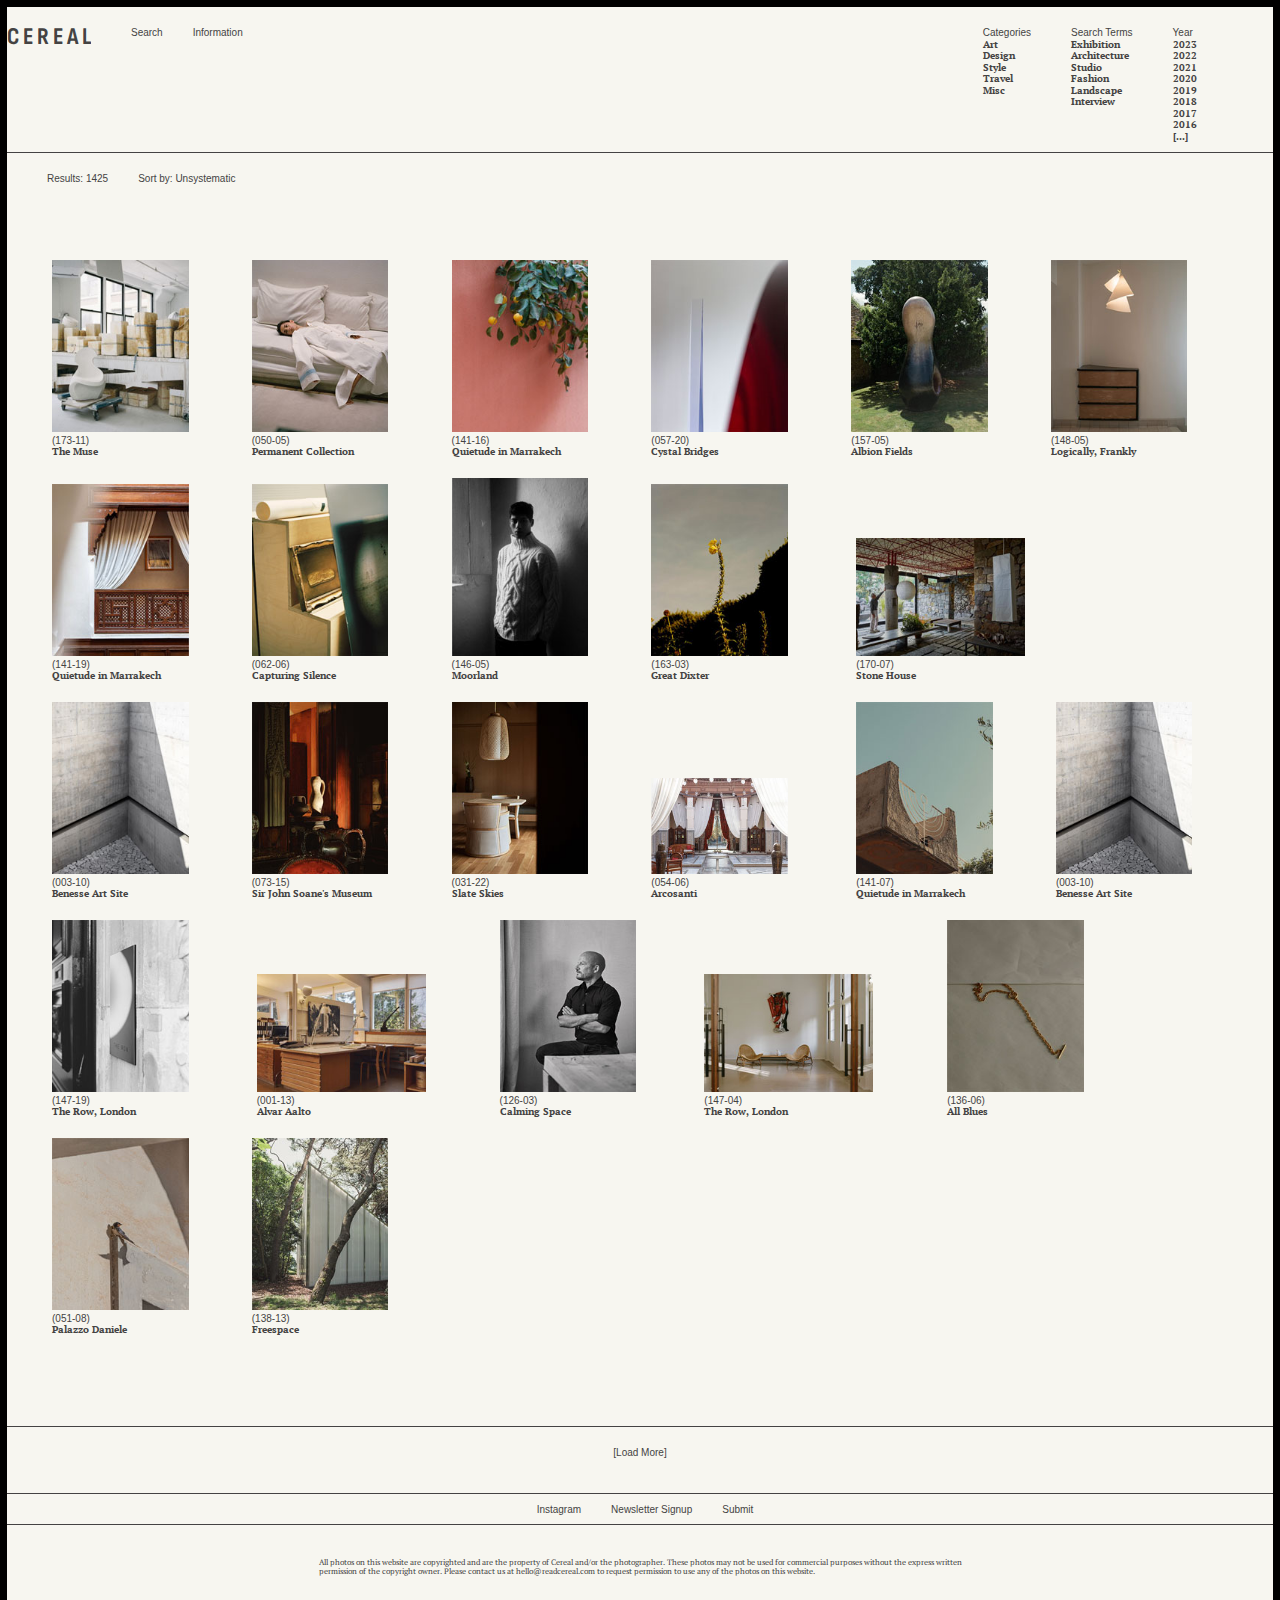
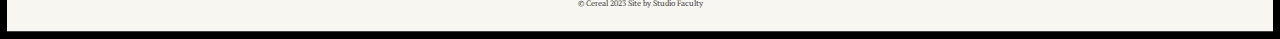
==== index.html @ e9344bd2 "adding images" ====
<!doctype html>
<html lang="en-US">
    <head>
        <meta charset="utf-8">
        <title>Cereal - An Online Archive</title>
        <meta name="viewport" content="width=device-width, initial-scale=1.0">
        <link rel="preconnect" href="https://fonts.googleapis.com">
        <link rel="preconnect" href="https://fonts.gstatic.com" crossorigin>
        <link href="https://fonts.googleapis.com/css2?family=Josefin+Sans:wght@100&family=PT+Serif&family=Sofia+Sans+Condensed:wght@1;100&display=swap" rel="stylesheet">
        <link href="css/normalize.css" rel="stylesheet">
        <link href="css/main.css" rel="stylesheet">
        <style>
        @import url('https://fonts.googleapis.com/css2?family=Josefin+Sans:wght@100&family=PT+Serif&family=Sofia+Sans+Condensed:wght@1;100&display=swap');
        </style>
    </head>
<body class="home-page">
    <header class="main-nav home-page__header">
        <article class="main-nav">    
            <h1>C E R E A L</h1>
            <nav class="nav-main">
                <ul class="navbar_left">
                    <li class="listitem1">Search</li>
                    <li class="listitem2">Information</li>
                </ul>
          <!---<div class="nav_right"> ---> 
            <section class="nav-section">
                <ul class="navbar_right">
                    <li class="subnav_right">Categories</li>
                        <li class="sublist">Art</li>
                        <li class="sublist">Design</li>
                        <li class="sublist">Style</li>
                        <li class="sublist">Travel</li>
                        <li class="sublist">Misc</li>
                </ul>
                <ul class="navbar_right">
                    <li class="subnav_right">Search Terms</li>
                        <li class="sublist">Exhibition</li>
                        <li class="sublist">Architecture</li>
                        <li class="sublist">Studio</li>
                        <li class="sublist">Fashion</li>
                        <li class="sublist">Landscape</li>
                        <li class="sublist">Interview</li>
                </ul>
                <ul class="navbar_right">
                    <li class="subnav_right">Year</li>
                        <li class="sublist">2023</li>
                        <li class="sublist">2022</li>
                        <li class="sublist">2021</li>
                        <li class="sublist">2020</li>
                        <li class="sublist">2019</li>
                        <li class="sublist">2018</li>
                        <li class="sublist">2017</li>
                        <li class="sublist">2016</li>
                        <li class="sublist">[...]</li>
                </ul>
            </section>
            </nav>  
        </article>
    </header>
        <article class="component">   
            <ul class="image-list">
                <li class="listitem1">Results: 1425</li>
                <li class="listitem2">Sort by: Unsystematic</li>
            </ul>
        <div class="image-grid">
             <div class="image_grid-body">
                <div class="component_imgtall">
                    <div class="active"><a href="#"><img src="components/img/image1.jpg " alt="photo series"></a></div>
                    <div class="component__code-title">
                    (173-11)<br>
                    </div>
                    <div class="component__codedes">
                    The Muse
                    </div>    
                </div>
            </div>
            <div class="image_grid-body">
                <div class="component_imgtall">
                    <img src="components/img/image2.jpg" alt="photo series">
                    <div class="component__code-title">
                    (050-05)<br>
                    </div>
                    <div class="component__codedes">
                    Permanent Collection
                    </div>    
                </div>
            </div>
            <div class="image_grid-body">
                <div class="component_imgtall">
                    <img src="components/img/image3.jpg" alt="photo series">
                    <div class="component__code-title">
                    (141-16)<br>
                    </div>
                    <div class="component__codedes">
                    Quietude in Marrakech
                    </div>
                </div> 
            </div>
            <div class="image_grid-body">
                <div class="component_imgtall">
                    <img src="components/img/image4.jpg" alt="photo series">
                    <div class="component__code-title">
                    (057-20)<br>
                    </div>
                    <div class="component__codedes">
                    Cystal Bridges
                    </div>
                </div>
            </div>
            <div class="image_grid-body">
                <div class="component_imgtall">
                    <img src="components/img/image5.jpg" alt="photo series">
                    <div class="component__code-title">
                    (157-05)<br>
                    </div>
                    <div class="component__codedes">
                    Albion Fields
                    </div> 
                </div>      
            </div>  
            <div class="image_grid-body">
                <div class="component_imgtall">
                    <img src="components/img/image6.jpg" alt="photo series">
                    <div class="component__code-title">
                    (148-05)<br>
                    </div>
                    <div class="component__codedes">
                   Logically, Frankly
                    </div> 
                </div>
            </div>    
            <div class="image_grid-body">
                <div class="component_imgtall">
                    <img src="components/img/image7.jpg" alt="photo series">
                    <div class="component__code-title">
                    (141-19)<br>
                    </div>
                    <div class="component__codedes">
                    Quietude in Marrakech
                    </div>
                </div>  
            </div>
            <div class="image_grid-body">
                <div class="component_imgtall">
                    <img src="components/img/image8.jpg" alt="photo series">
                    <div class="component__code-title">
                    (062-06)<br>
                    </div>
                    <div class="component__codedes">
                    Capturing Silence
                    </div>  
                </div> 
            </div> 
            <div class="image_grid-body">
                <div class="component_imgtall">
                    <img src="components/img/image9.jpg" alt="photo series">
                    <div class="component__code-title">
                    (146-05)<br>
                    </div>
                    <div class="component__codedes">
                    Moorland
                    </div> 
                </div>
            </div>
            <div class="image_grid-body">
                <div class="component_imgtall">
                    <img src="components/img/image10.jpg" alt="photo series">
                    <div class="component__code-title">
                    (163-03)<br>
                    </div>
                    <div class="component__codedes">
                    Great Dixter
                    </div>    
                </div>
            </div>
            <div class="image_grid-body">
                <div class="component_imgwide">
                    <img src="components/img/image11.jpg"  alt="photo series">
                    <div class="component__code-title">
                    (170-07)<br>
                    </div>
                    <div class="component__codedes">
                    Stone House
                    </div>  
                </div>  
            </div>
            <div class="image_grid-body">
                <div class="component_imgtall">
                    <img src="components/img/image12.jpg" alt="photo series">
                    <div class="component__code-title">
                    (003-10)<br>
                    </div>
                    <div class="component__codedes">
                    Benesse Art Site
                    </div>    
                </div>
            </div>
            <div class="image_grid-body">
                <div class="component_imgtall">
                    <img src="components/img/image13.jpg" alt="photo series">
                    <div class="component__code-title">
                    (073-15)<br>
                    </div>
                    <div class="component__codedes">
                   Sir John Soane's Museum
                    </div>    
                </div>
            </div>
            <div class="image_grid-body">
                <div class="component_imgtall">
                    <img src="components/img/image14.jpg" alt="photo series">
                    <div class="component__code-title">
                    (031-22)<br>
                    </div>
                    <div class="component__codedes">
                    Slate Skies
                    </div>    
                </div>
            </div>
            <div class="image_grid-body">
                <div class="component_imgtall">
                    <img src="components/img/image15.jpg" alt="photo series">
                    <div class="component__code-title">
                    (054-06)<br>
                    </div>
                    <div class="component__codedes">
                    Arcosanti
                    </div>    
                </div>
            </div>
            <div class="image_grid-body">
                <div class="component_imgwide">
                    <img src="components/img/image16.jpg" alt="photo series">
                    <div class="component__code-title">
                    (141-07)<br>
                    </div>
                    <div class="component__codedes">
                    Quietude in Marrakech
                    </div>    
                </div>
            </div>
            <div class="image_grid-body">
                <div class="component_imgtall">
                    <img src="components/img/image17.jpg" alt="photo series">
                    <div class="component__code-title">
                    (003-10)<br>
                    </div>
                    <div class="component__codedes">
                    Benesse Art Site
                    </div>    
                </div>
            </div>
            <div class="image_grid-body">
                <div class="component_imgtall">
                    <img src="components/img/image18.jpg" alt="photo series">
                    <div class="component__code-title">
                    (147-19)<br>
                    </div>
                    <div class="component__codedes">
                    The Row, London
                    </div>    
                </div>
            </div>
            <div class="image_grid-body">
                <div class="component_imgwide">
                    <img src="components/img/image19.jpg" alt="photo series">
                    <div class="component__code-title">
                    (001-13)<br>
                    </div>
                    <div class="component__codedes">
                    Alvar Aalto
                    </div>    
                </div>
            </div>
            <div class="image_grid-body">
                <div class="component_imgtall">
                    <img src="components/img/image20.jpg" alt="photo series">
                    <div class="component__code-title">
                    (126-03)<br>
                    </div>
                    <div class="component__codedes">
                    Calming Space
                    </div>    
                </div>
            </div>
            <div class="image_grid-body">
                <div class="component_imgwide">
                    <img src="components/img/image21.jpg" alt="photo series">
                    <div class="component__code-title">
                    (147-04)<br>
                    </div>
                    <div class="component__codedes">
                   The Row, London
                    </div>    
                </div>
            </div>
            <div class="image_grid-body">
                <div class="component_imgtall">
                    <img src="components/img/image22.jpg" alt="photo series">
                    <div class="component__code-title">
                    (136-06)<br>
                    </div>
                    <div class="component__codedes">
                    All Blues
                    </div>    
                </div>
            </div>
            <div class="image_grid-body">
                <div class="component_imgtall">
                    <img src="components/img/image23.jpg" alt="photo series">
                    <div class="component__code-title">
                    (051-08)<br>
                    </div>
                    <div class="component__codedes">
                    Palazzo Daniele
                    </div>    
                </div>
            </div>
            <div class="image_grid-body">
                <div class="component_imgtall">
                    <img src="components/img/image24.jpg" alt="photo series">
                    <div class="component__code-title">
                    (138-13)<br>
                    </div>
                    <div class="component__codedes">
                    Freespace
                    </div>    
                </div>
            </div>
        </div>
        <div class="section-scroll">
            [Load More]
        </div>
        </article>
        
        <article class="component_footer">    
            <div class="footer">
                    <ul class="footer_social">
                        <li class="listitem3">Instagram</li>
                        <li class="listitem3">Newsletter Signup</li>
                        <li class="listitem3">Submit</li>
                    </ul>
            </div>
            <div class="copyright_bottom">
            <p class="copyright">All photos on this website are copyrighted and are the property of Cereal and/or the photographer. These photos may not be used for commercial purposes without the express written<br>
                permission of the copyright owner. Please contact us at hello@readcereal.com to request permission to use any of the photos on this website.</p>   
                
                <p class="copyright">© Cereal 2023 Site by Studio Faculty</p> 
            </div>       
        
        </article>    
 </body>
</html>
---- css/main.css ----
:root {
--font-family: 'PT Serif', serif;
--font-family: 'Sofia Sans Condensed', sans-serif;
--font-family: Arial, Helvetica, sans-serif;
--black:#000;
--lt grey: #B9B8B5;
--dark grey: #444343;
--background: #F7F6F0;
}

html {
    box-sizing: border-box;
  }
  *, *:before, *:after {
    box-sizing: inherit;
    background-color: #F7F6F0;
  }

img { 
    width: 75%;   
   }

.component__image {
    width: 85%;
}

body {
    font-family: Arial, Helvetica, sans-serif;
    color: #444343;
    font-size: x-small;
    border: 7px solid black;
} 

h1 {
    font-family: 'Sofia Sans Condensed', sans-serif;
    font-size: x-large;
}

h2 {
    font-family: Arial, Helvetica, sans-serif;
    color: #444343;
    font-size: small;
}

h3 {
    font-family: 'PT Serif', serif;
    color: #444343;
    font-size: x-small;
}

h4 {
    display: inline-block;
    font-family: 'Sofia Sans Condensed', sans-serif;
    font-size: medium;
}

.component {
    border-bottom: 1px solid #444343;
    border-top: 1px solid #444343;
    padding-bottom: 15px;
}

.component__code-body {
    font-family: 'PT Serif', serif;
    color: #444343;
    font-size: x-small;
}

.component__codedes {
    font-family: 'PT Serif', serif;
    color: #444343;
    font-size: x-small;
    font-weight: bolder;
}

.component .main-nav {
    display: flex;
}

.main-nav {
    display: flex;
    font-size: 10px;
}

.nav-main {
    display: flex;
    list-style-type: none;
}

.listitem1 {
    padding: 10px 30px 0px 0px;
}

.listitem2 {
    padding: 10px 700px 0px 0px;
}

.navbar_left {
    display: flex;
    list-style-type: none;
    font-family:Arial, Helvetica, sans-serif;
    font-weight: lighter;
    color: #444343;
}

/** .home-page 
.home-page__header {
    position: fixed;
    top: 0;
    left: 0;
    width: 100%;
    z-index: 10;
}
**/
.navbar_right {
    display: inline-block;
    list-style-type: none;
    padding-top: 10px;
}
.nav-section {
    display: flex;
}

.sublist {
    font-family: 'PT Serif', serif;
    color: #444343;
    font-size: x-small;
    font-weight: bolder;
}
/** not sure if I need
.navbar_left .active {
    border-bottom: 1px solid #444343;
}

.navbar_right {
    display: flex;
    list-style-type: none;
    font-family: Arial, Helvetica, sans-serif;
    font-weight: lighter;
    color: #444343;
}

.subnav_right {
    list-style-type: none;
    font-family: 'PT Serif', serif;
    font-size: 10px;
    font-weight: lighter;
    color: #444343;
    padding: 5px 0px 5px 0px;
    line-height: 1.6;
}

.subnav_right {
    list-style-type: none;
}
**/

.image-list {
    list-style-type: none;
    display: flex;
    padding-bottom: 45px;
}

.containter {
    display: grid;
  grid-template-columns: repeat(auto-fit, minmax(300px, 1fr));
  padding: 0;
  margin-top: 10px;
}


.image-grid {
    display: inline-block;
    justify-content: space-evenly;
    padding-top: 20px;
    padding-right: 0;
    padding-left: 0;
    padding-bottom: 20px;
    margin-left: 30px;
    margin-right: 30px;
}

a:hover {
    border: 1px solid black;
  }

.component_imgtall {
    max-width: 182px;

}

.component_imgwide {
    max-width: 230px;
    padding-left: 5px;
}

.image_grid-body {
    display: inline-block;
    justify-content: space-evenly;
    padding-top: 0;
    padding-left: 15px;
    padding-bottom: 20px;
}

.section-scroll {
    display: grid;
    justify-content: center;
    align-items: center;
    font-family:Arial, Helvetica, sans-serif;
    font-weight: lighter;
    color: #444343;
    align-items: center;
    border-top: 1px solid #444343;
    padding: 20px;
    margin-top: 50px;
}

.footer {
    align-content: center;
}

.footer_social {
    display: flex;
    list-style-type: none;
    font-family:Arial, Helvetica, sans-serif;
    font-weight: lighter;
    color: #444343;
    border-bottom: .5px solid #444343;
    justify-content: center;
}

.copyright_bottom {
    justify-content: center;
}
.copyright {
    display: flex;
    justify-content: center;
    font-family: 'PT Serif', serif;
    font-size: 8px;
    font-weight: lighter;
    color: #444343;
    padding-top: 15px;
}

.listitem3 {
    padding: 0px 30px 8px 0px;
    
}

.component_footer {
    justify-content: center;
    border-bottom: 1px solid #444343;
    padding-bottom: 15px;
}

a:hover {
    font-style: italic;
    font-weight: bold;
    color: #444343;
  }
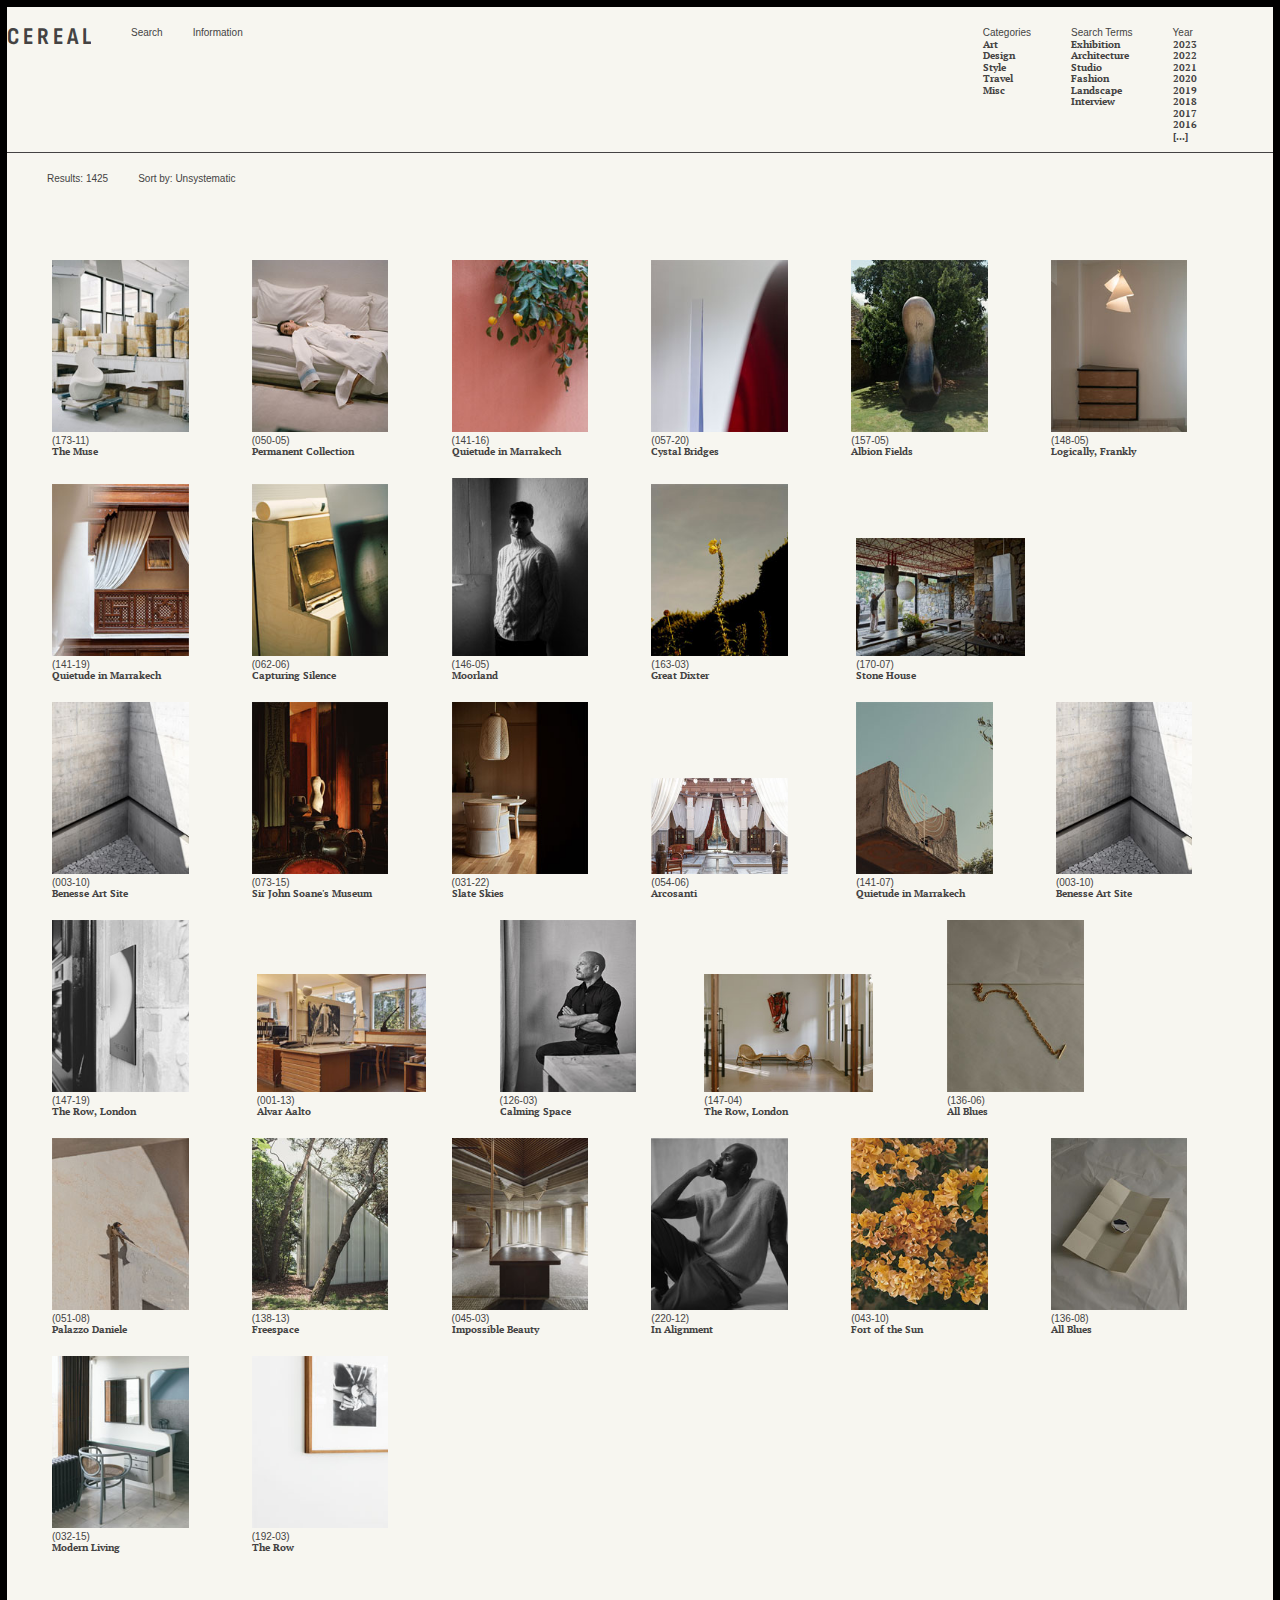
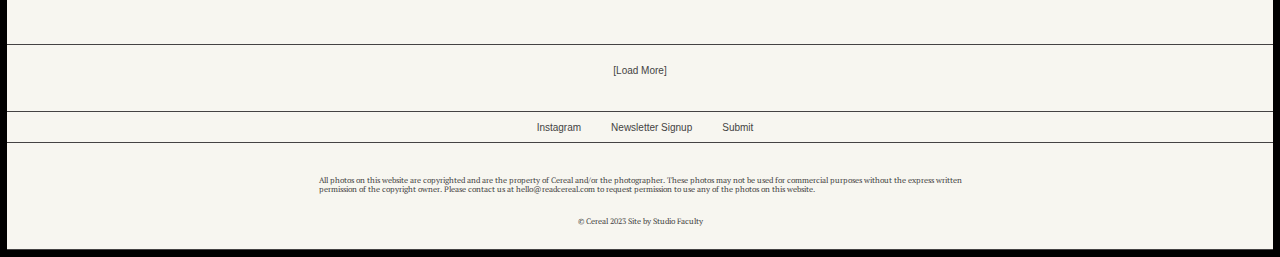
==== commit 2a6337af: "Update index.html" ====
--- a/index.html
+++ b/index.html
@@ -327,6 +327,72 @@
                     </div>    
                 </div>
             </div>
+            <div class="image_grid-body">
+                <div class="component_imgtall">
+                    <img src="components/img/image25.jpg" alt="photo series">
+                    <div class="component__code-title">
+                    (045-03)<br>
+                    </div>
+                    <div class="component__codedes">
+                    Impossible Beauty
+                    </div>    
+                </div>
+            </div>
+            <div class="image_grid-body">
+                <div class="component_imgtall">
+                    <img src="components/img/image26.jpg" alt="photo series">
+                    <div class="component__code-title">
+                    (220-12)<br>
+                    </div>
+                    <div class="component__codedes">
+                    In Alignment
+                    </div>    
+                </div>
+            </div>
+            <div class="image_grid-body">
+                <div class="component_imgtall">
+                    <img src="components/img/image27.jpg" alt="photo series">
+                    <div class="component__code-title">
+                    (043-10)<br>
+                    </div>
+                    <div class="component__codedes">
+                    Fort of the Sun
+                    </div>    
+                </div>
+            </div>
+            <div class="image_grid-body">
+                <div class="component_imgtall">
+                    <img src="components/img/image28.jpg" alt="photo series">
+                    <div class="component__code-title">
+                    (136-08)<br>
+                    </div>
+                    <div class="component__codedes">
+                    All Blues
+                    </div>    
+                </div>
+            </div>
+            <div class="image_grid-body">
+                <div class="component_imgtall">
+                    <img src="components/img/image29.jpg" alt="photo series">
+                    <div class="component__code-title">
+                    (032-15)<br>
+                    </div>
+                    <div class="component__codedes">
+                    Modern Living
+                    </div>    
+                </div>
+            </div>
+            <div class="image_grid-body">
+                <div class="component_imgtall">
+                    <img src="components/img/image30.jpg" alt="photo series">
+                    <div class="component__code-title">
+                    (192-03)<br>
+                    </div>
+                    <div class="component__codedes">
+                    The Row
+                    </div>    
+                </div>
+            </div>
         </div>
         <div class="section-scroll">
             [Load More]
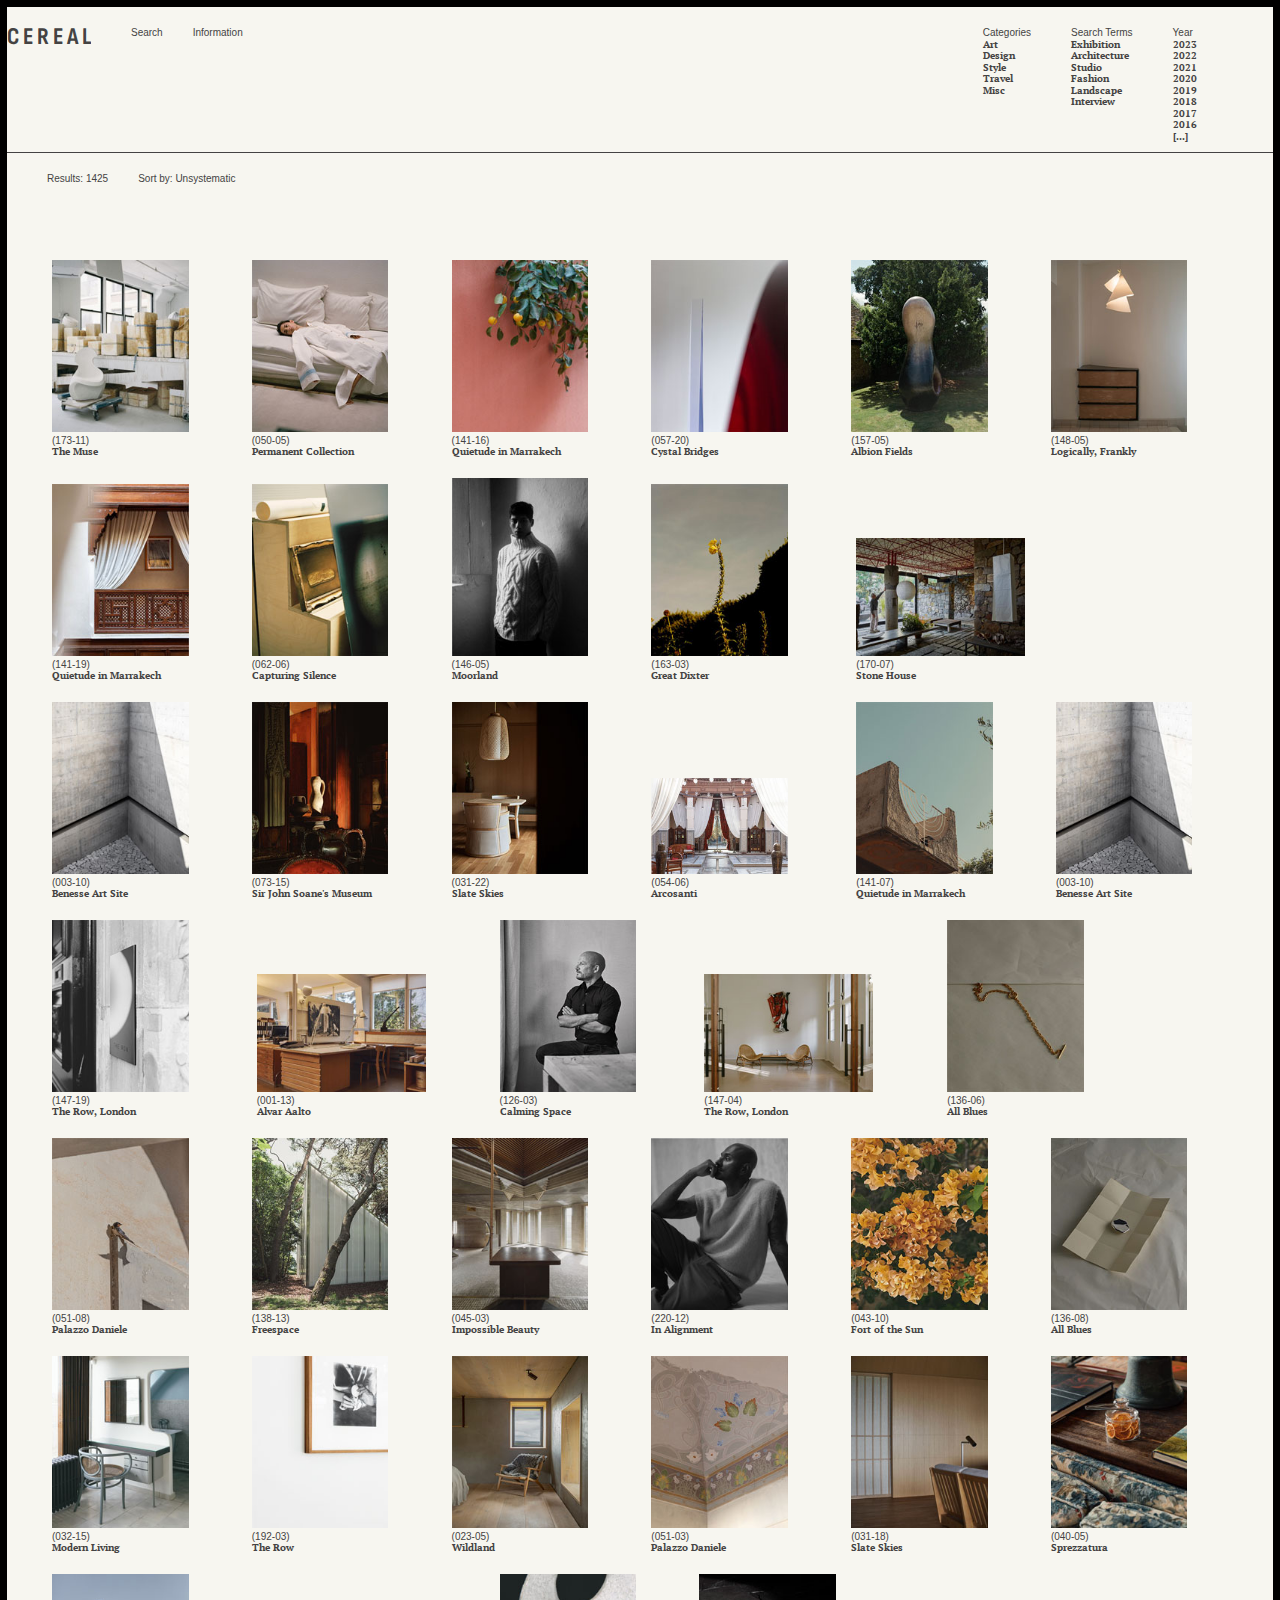
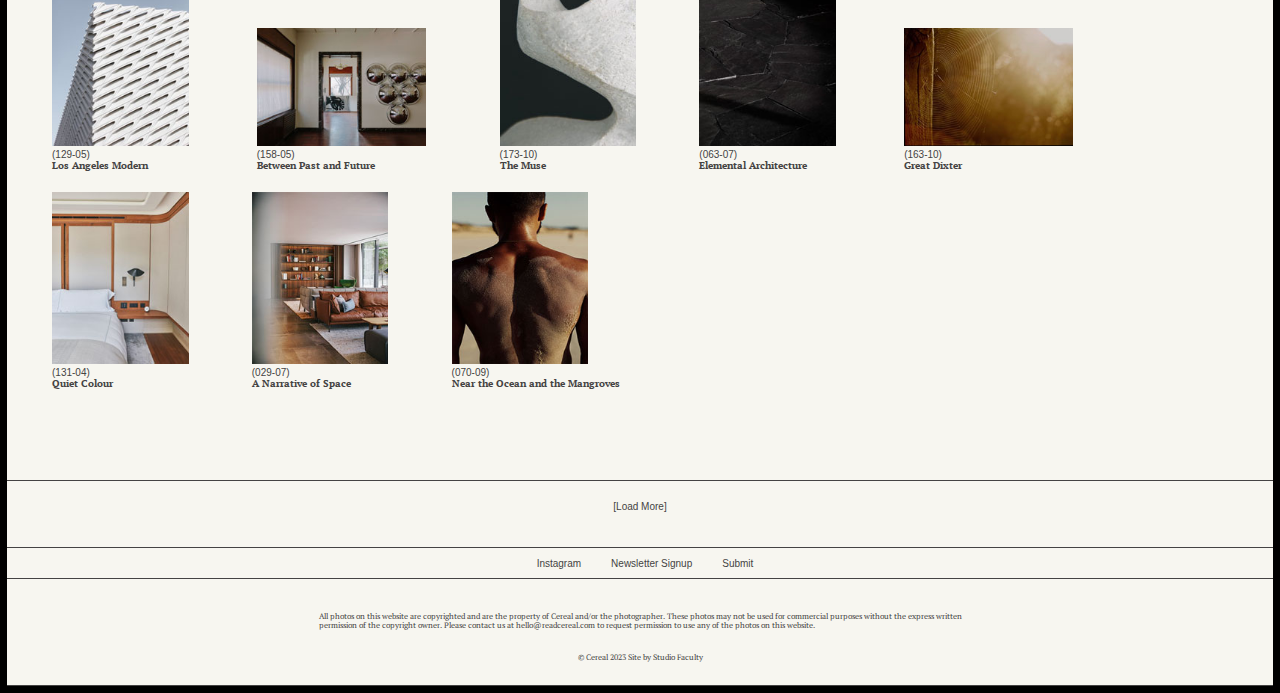
==== commit 91120e77: "images" ====
--- a/index.html
+++ b/index.html
@@ -393,6 +393,138 @@
                     </div>    
                 </div>
             </div>
+            <div class="image_grid-body">
+                <div class="component_imgtall">
+                    <img src="components/img/image31.jpg" alt="photo series">
+                    <div class="component__code-title">
+                    (023-05)<br>
+                    </div>
+                    <div class="component__codedes">
+                    Wildland
+                    </div>    
+                </div>
+            </div>
+            <div class="image_grid-body">
+                <div class="component_imgtall">
+                    <img src="components/img/image32.jpg" alt="photo series">
+                    <div class="component__code-title">
+                    (051-03)<br>
+                    </div>
+                    <div class="component__codedes">
+                    Palazzo Daniele
+                    </div>    
+                </div>
+            </div>
+            <div class="image_grid-body">
+                <div class="component_imgtall">
+                    <img src="components/img/image33.jpg" alt="photo series">
+                    <div class="component__code-title">
+                    (031-18)<br>
+                    </div>
+                    <div class="component__codedes">
+                    Slate Skies
+                    </div>    
+                </div>
+            </div>
+            <div class="image_grid-body">
+                <div class="component_imgtall">
+                    <img src="components/img/image34.jpg" alt="photo series">
+                    <div class="component__code-title">
+                    (040-05)<br>
+                    </div>
+                    <div class="component__codedes">
+                    Sprezzatura
+                    </div>    
+                </div>
+            </div>
+            <div class="image_grid-body">
+                <div class="component_imgtall">
+                    <img src="components/img/image35.jpg" alt="photo series">
+                    <div class="component__code-title">
+                    (129-05)<br>
+                    </div>
+                    <div class="component__codedes">
+                    Los Angeles Modern
+                    </div>    
+                </div>
+            </div>
+            <div class="image_grid-body">
+                <div class="component_imgwide">
+                    <img src="components/img/image36.jpg" alt="photo series">
+                    <div class="component__code-title">
+                    (158-05)<br>
+                    </div>
+                    <div class="component__codedes">
+                    Between Past and Future
+                    </div>    
+                </div>
+            </div>
+            <div class="image_grid-body">
+                <div class="component_imgtall">
+                    <img src="components/img/image37.jpg" alt="photo series">
+                    <div class="component__code-title">
+                    (173-10)<br>
+                    </div>
+                    <div class="component__codedes">
+                    The Muse
+                    </div>    
+                </div>
+            </div>
+            <div class="image_grid-body">
+                <div class="component_imgtall">
+                    <img src="components/img/image38.jpg" alt="photo series">
+                    <div class="component__code-title">
+                    (063-07)<br>
+                    </div>
+                    <div class="component__codedes">
+                    Elemental Architecture
+                    </div>    
+                </div>
+            </div>
+            <div class="image_grid-body">
+                <div class="component_imgwide">
+                    <img src="components/img/image39.jpg" alt="photo series">
+                    <div class="component__code-title">
+                    (163-10)<br>
+                    </div>
+                    <div class="component__codedes">
+                    Great Dixter
+                    </div>    
+                </div>
+            </div>
+            <div class="image_grid-body">
+                <div class="component_imgtall">
+                    <img src="components/img/image40.jpg" alt="photo series">
+                    <div class="component__code-title">
+                    (131-04)<br>
+                    </div>
+                    <div class="component__codedes">
+                    Quiet Colour
+                    </div>    
+                </div>
+            </div>
+            <div class="image_grid-body">
+                <div class="component_imgtall">
+                    <img src="components/img/image41.jpg" alt="photo series">
+                    <div class="component__code-title">
+                    (029-07)<br>
+                    </div>
+                    <div class="component__codedes">
+                    A Narrative of Space
+                    </div>    
+                </div>
+            </div>
+            <div class="image_grid-body">
+                <div class="component_imgtall">
+                    <img src="components/img/image42.jpg" alt="photo series">
+                    <div class="component__code-title">
+                    (070-09)<br>
+                    </div>
+                    <div class="component__codedes">
+                    Near the Ocean and the Mangroves
+                    </div>    
+                </div>
+            </div>
         </div>
         <div class="section-scroll">
             [Load More]
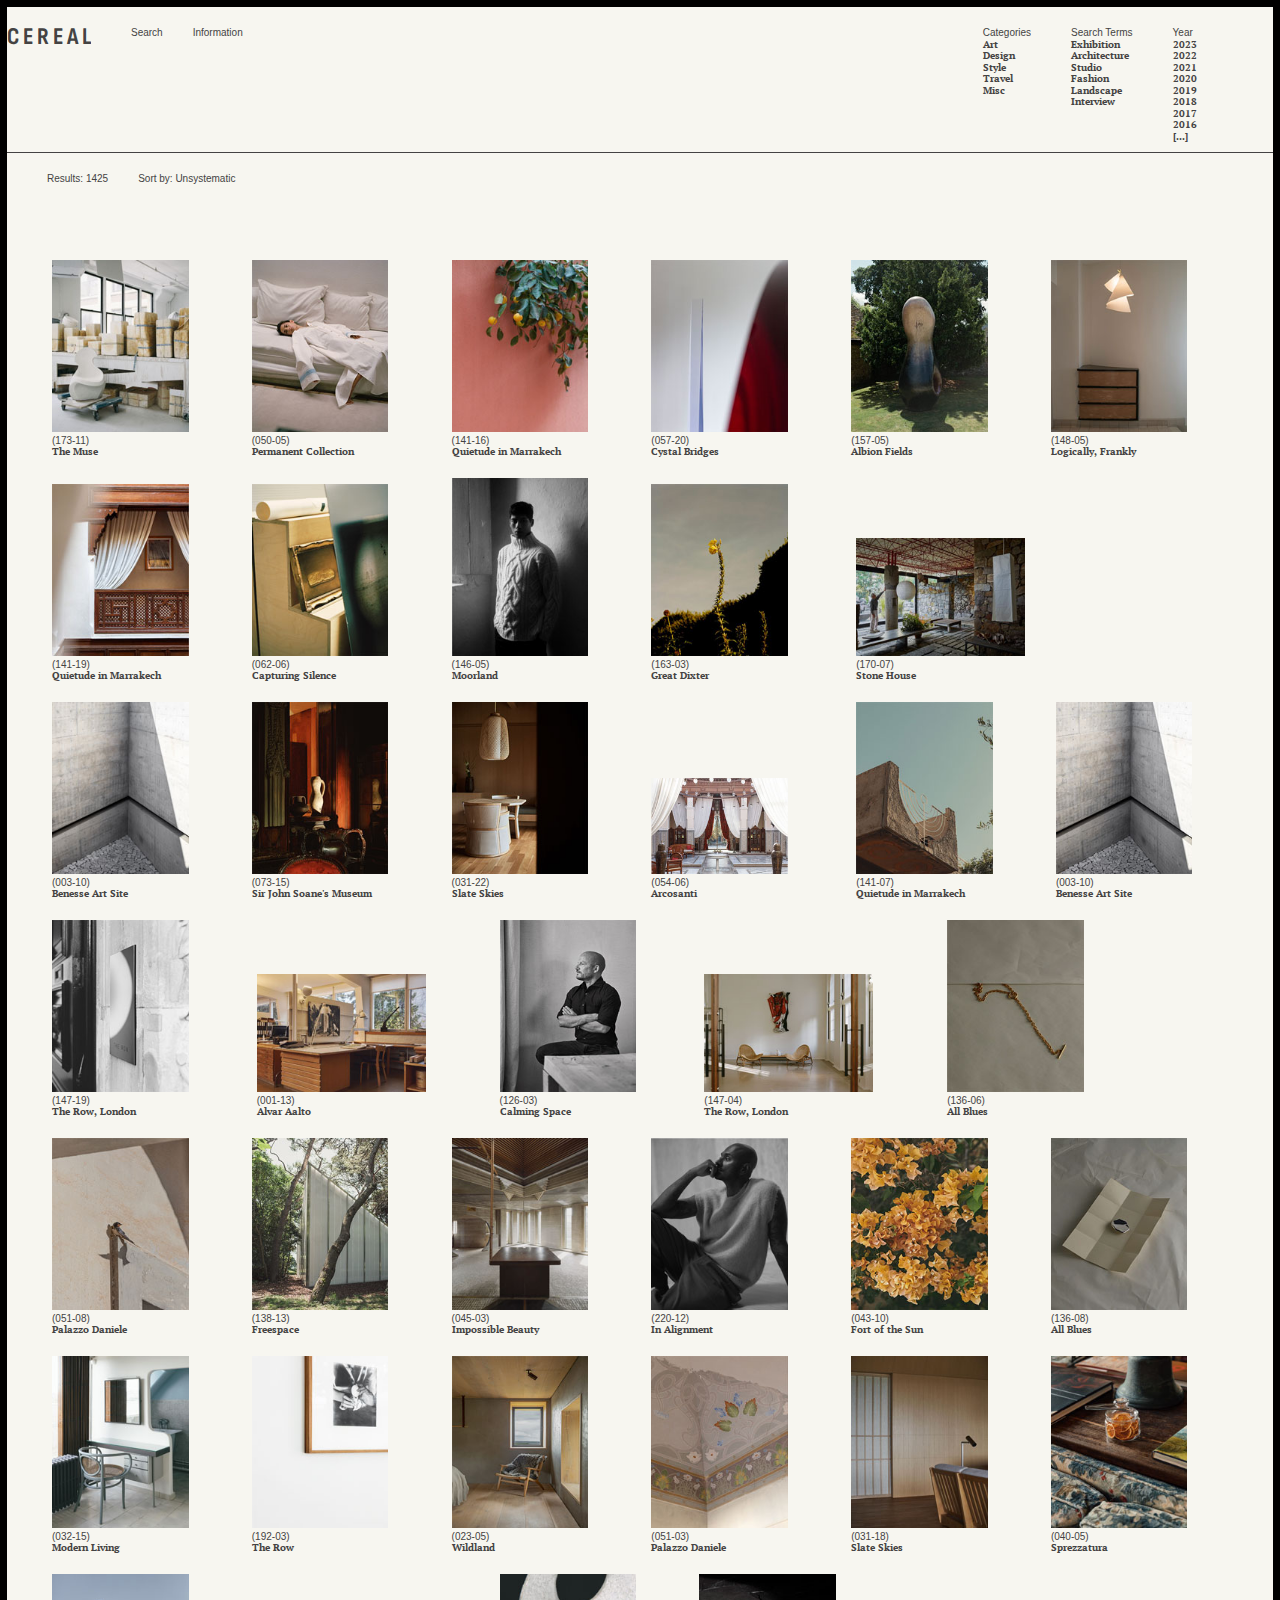
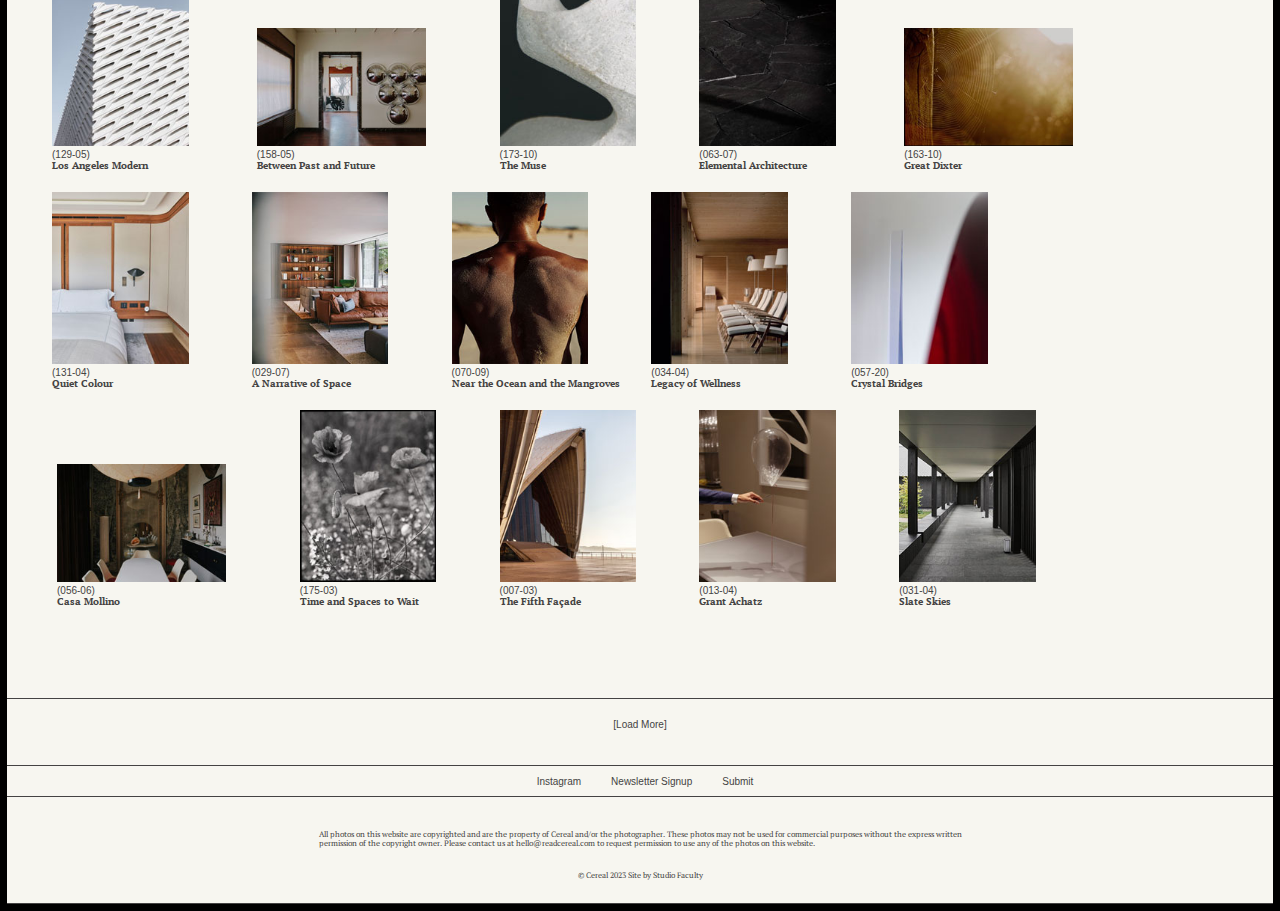
==== commit 632d9dd3: "another row" ====
--- a/index.html
+++ b/index.html
@@ -525,6 +525,83 @@
                     </div>    
                 </div>
             </div>
+            <div class="image_grid-body">
+                <div class="component_imgtall">
+                    <img src="components/img/image43.jpg" alt="photo series">
+                    <div class="component__code-title">
+                    (034-04)<br>
+                    </div>
+                    <div class="component__codedes">
+                    Legacy of Wellness
+                    </div>    
+                </div>
+            </div>
+            <div class="image_grid-body">
+                <div class="component_imgtall">
+                    <img src="components/img/image44.jpg" alt="photo series">
+                    <div class="component__code-title">
+                    (057-20)<br>
+                    </div>
+                    <div class="component__codedes">
+                    Crystal Bridges
+                    </div>    
+                </div>
+            </div>
+            <div class="image_grid-body">
+                <div class="component_imgwide">
+                    <img src="components/img/image45.jpg" alt="photo series">
+                    <div class="component__code-title">
+                    (056-06)<br>
+                    </div>
+                    <div class="component__codedes">
+                    Casa Mollino
+                    </div>    
+                </div>
+            </div>
+            <div class="image_grid-body">
+                <div class="component_imgtall">
+                    <img src="components/img/image46.jpg" alt="photo series">
+                    <div class="component__code-title">
+                    (175-03)<br>
+                    </div>
+                    <div class="component__codedes">
+                    Time and Spaces to Wait
+                    </div>    
+                </div>
+            </div>
+            <div class="image_grid-body">
+                <div class="component_imgtall">
+                    <img src="components/img/image47.jpg" alt="photo series">
+                    <div class="component__code-title">
+                    (007-03)<br>
+                    </div>
+                    <div class="component__codedes">
+                    The Fifth Façade
+                    </div>    
+                </div>
+            </div>
+            <div class="image_grid-body">
+                <div class="component_imgtall">
+                    <img src="components/img/image48.jpg" alt="photo series">
+                    <div class="component__code-title">
+                    (013-04)<br>
+                    </div>
+                    <div class="component__codedes">
+                    Grant Achatz
+                    </div>    
+                </div>
+            </div>
+            <div class="image_grid-body">
+                <div class="component_imgtall">
+                    <img src="components/img/image49.jpg" alt="photo series">
+                    <div class="component__code-title">
+                    (031-04)<br>
+                    </div>
+                    <div class="component__codedes">
+                    Slate Skies
+                    </div>    
+                </div>
+            </div>
         </div>
         <div class="section-scroll">
             [Load More]
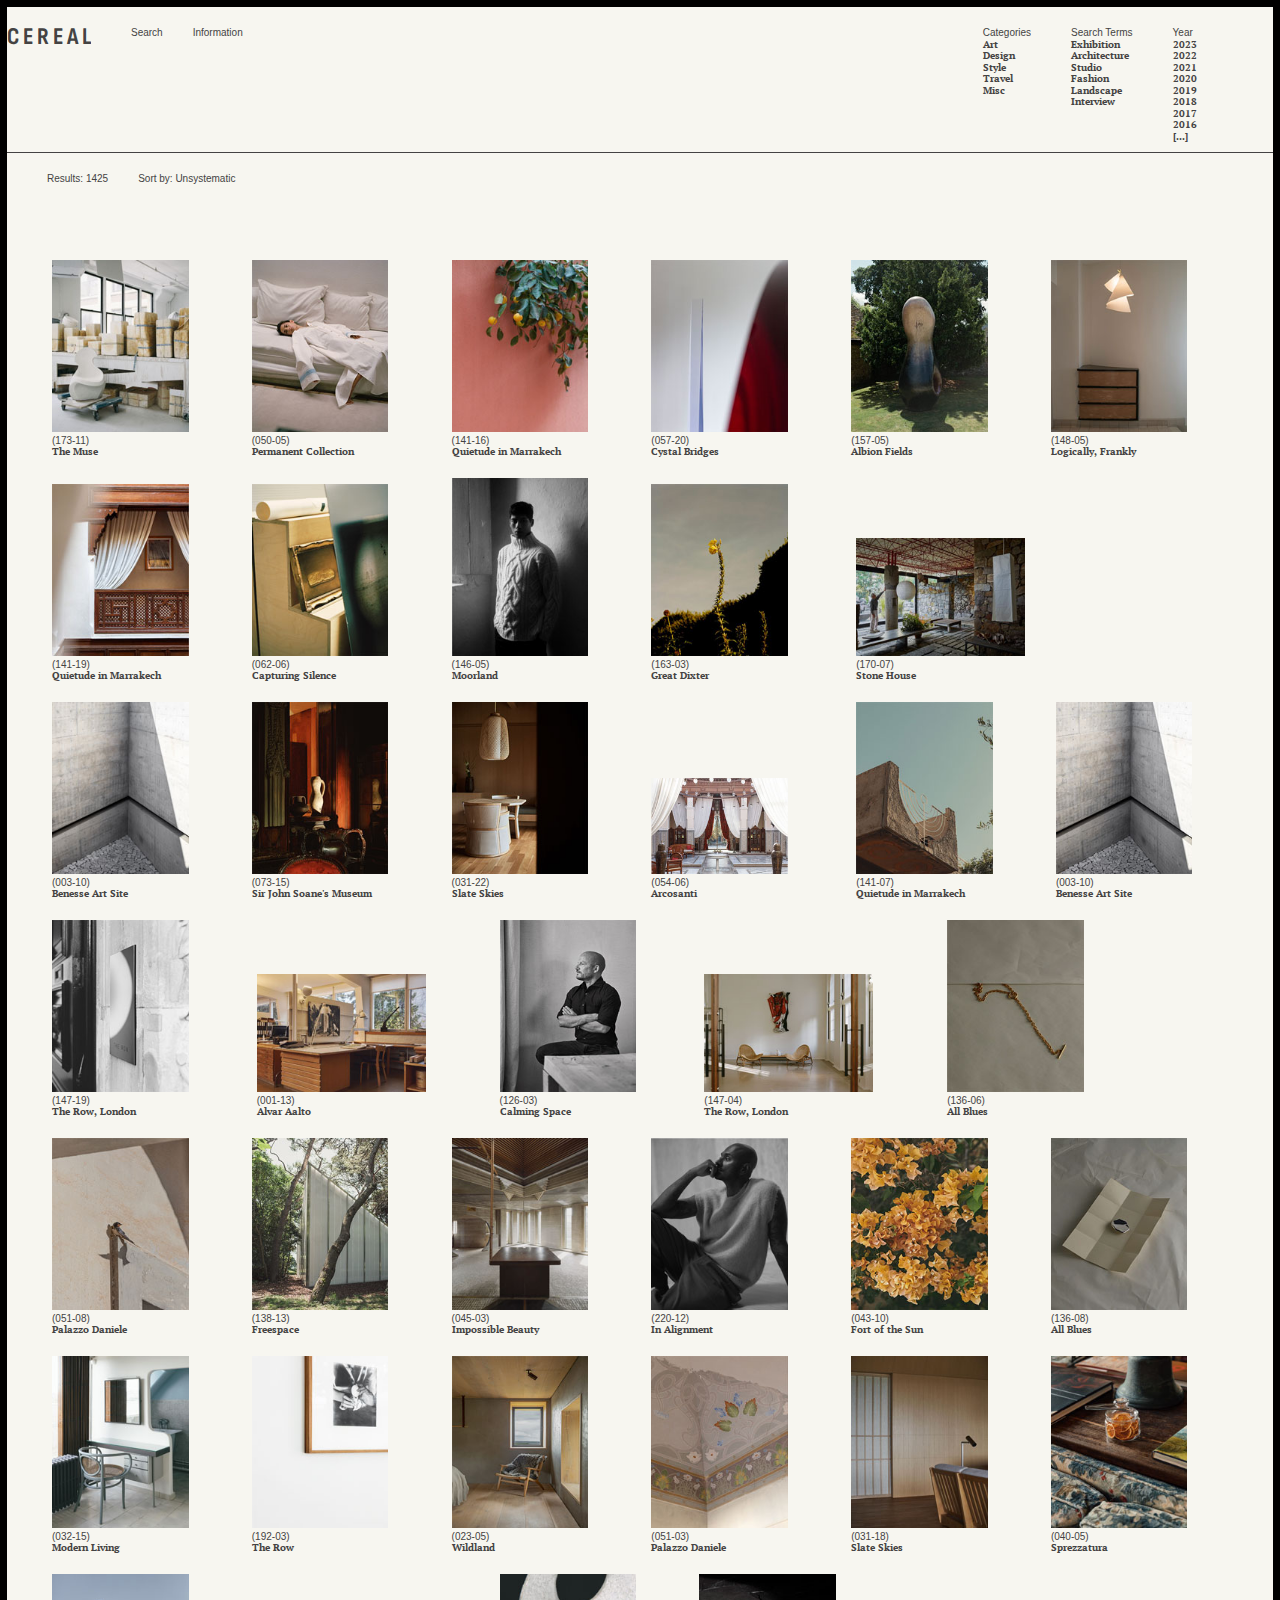
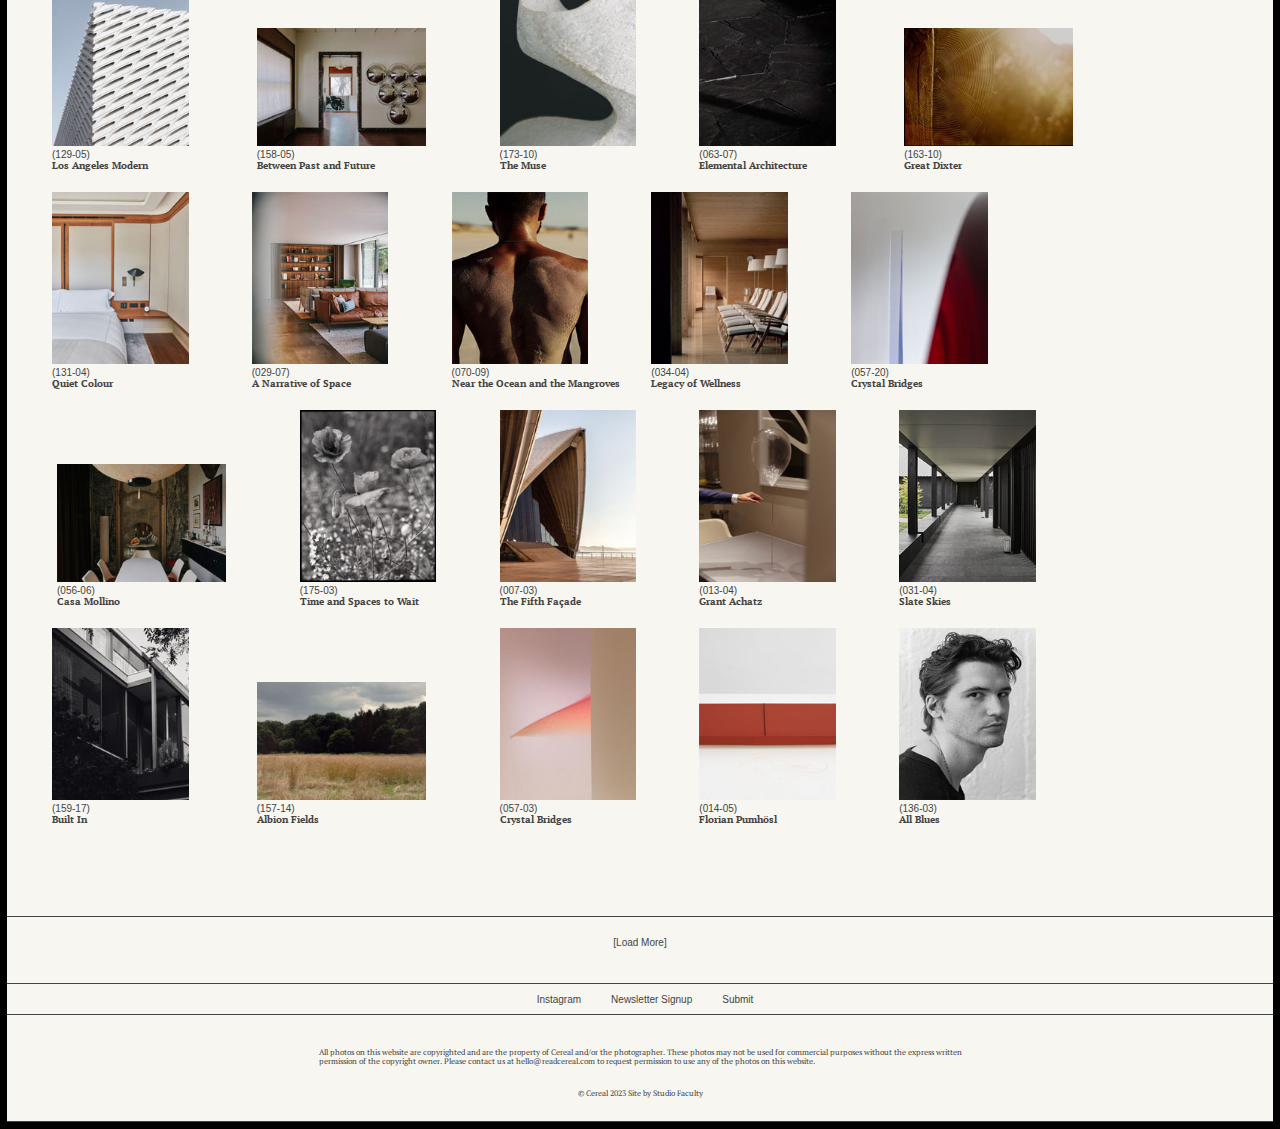
==== commit fafb6070: "another row" ====
--- a/index.html
+++ b/index.html
@@ -602,6 +602,61 @@
                     </div>    
                 </div>
             </div>
+            <div class="image_grid-body">
+                <div class="component_imgtall">
+                    <img src="components/img/image50.jpg" alt="photo series">
+                    <div class="component__code-title">
+                    (159-17)<br>
+                    </div>
+                    <div class="component__codedes">
+                    Built In
+                    </div>    
+                </div>
+            </div>
+            <div class="image_grid-body">
+                <div class="component_imgwide">
+                    <img src="components/img/image51.jpg" alt="photo series">
+                    <div class="component__code-title">
+                    (157-14)<br>
+                    </div>
+                    <div class="component__codedes">
+                    Albion Fields
+                    </div>    
+                </div>
+            </div>
+            <div class="image_grid-body">
+                <div class="component_imgtall">
+                    <img src="components/img/image52.jpg" alt="photo series">
+                    <div class="component__code-title">
+                    (057-03)<br>
+                    </div>
+                    <div class="component__codedes">
+                    Crystal Bridges
+                    </div>    
+                </div>
+            </div>
+            <div class="image_grid-body">
+                <div class="component_imgtall">
+                    <img src="components/img/image53.jpg" alt="photo series">
+                    <div class="component__code-title">
+                    (014-05)<br>
+                    </div>
+                    <div class="component__codedes">
+                    Florian Pumhösl
+                    </div>    
+                </div>
+            </div>
+            <div class="image_grid-body">
+                <div class="component_imgtall">
+                    <img src="components/img/image54.jpg" alt="photo series">
+                    <div class="component__code-title">
+                    (136-03)<br>
+                    </div>
+                    <div class="component__codedes">
+                    All Blues
+                    </div>    
+                </div>
+            </div>
         </div>
         <div class="section-scroll">
             [Load More]
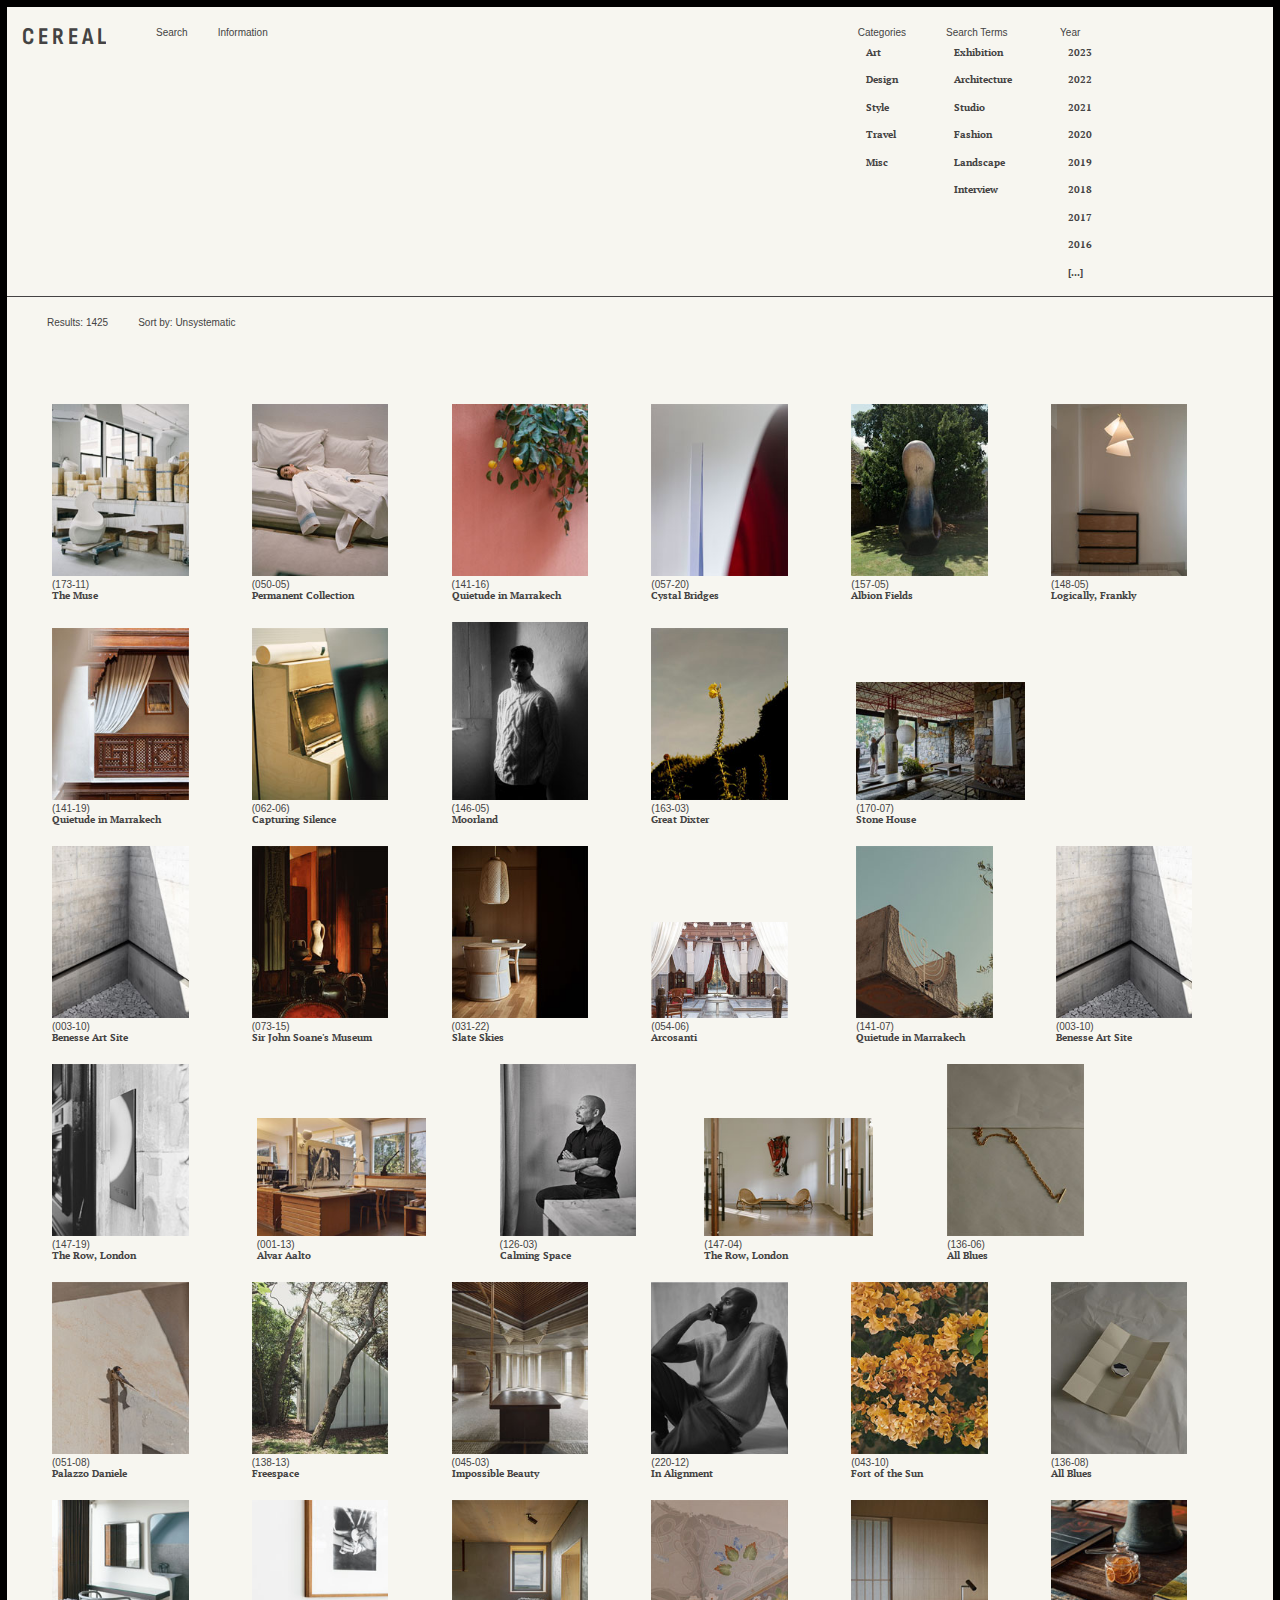
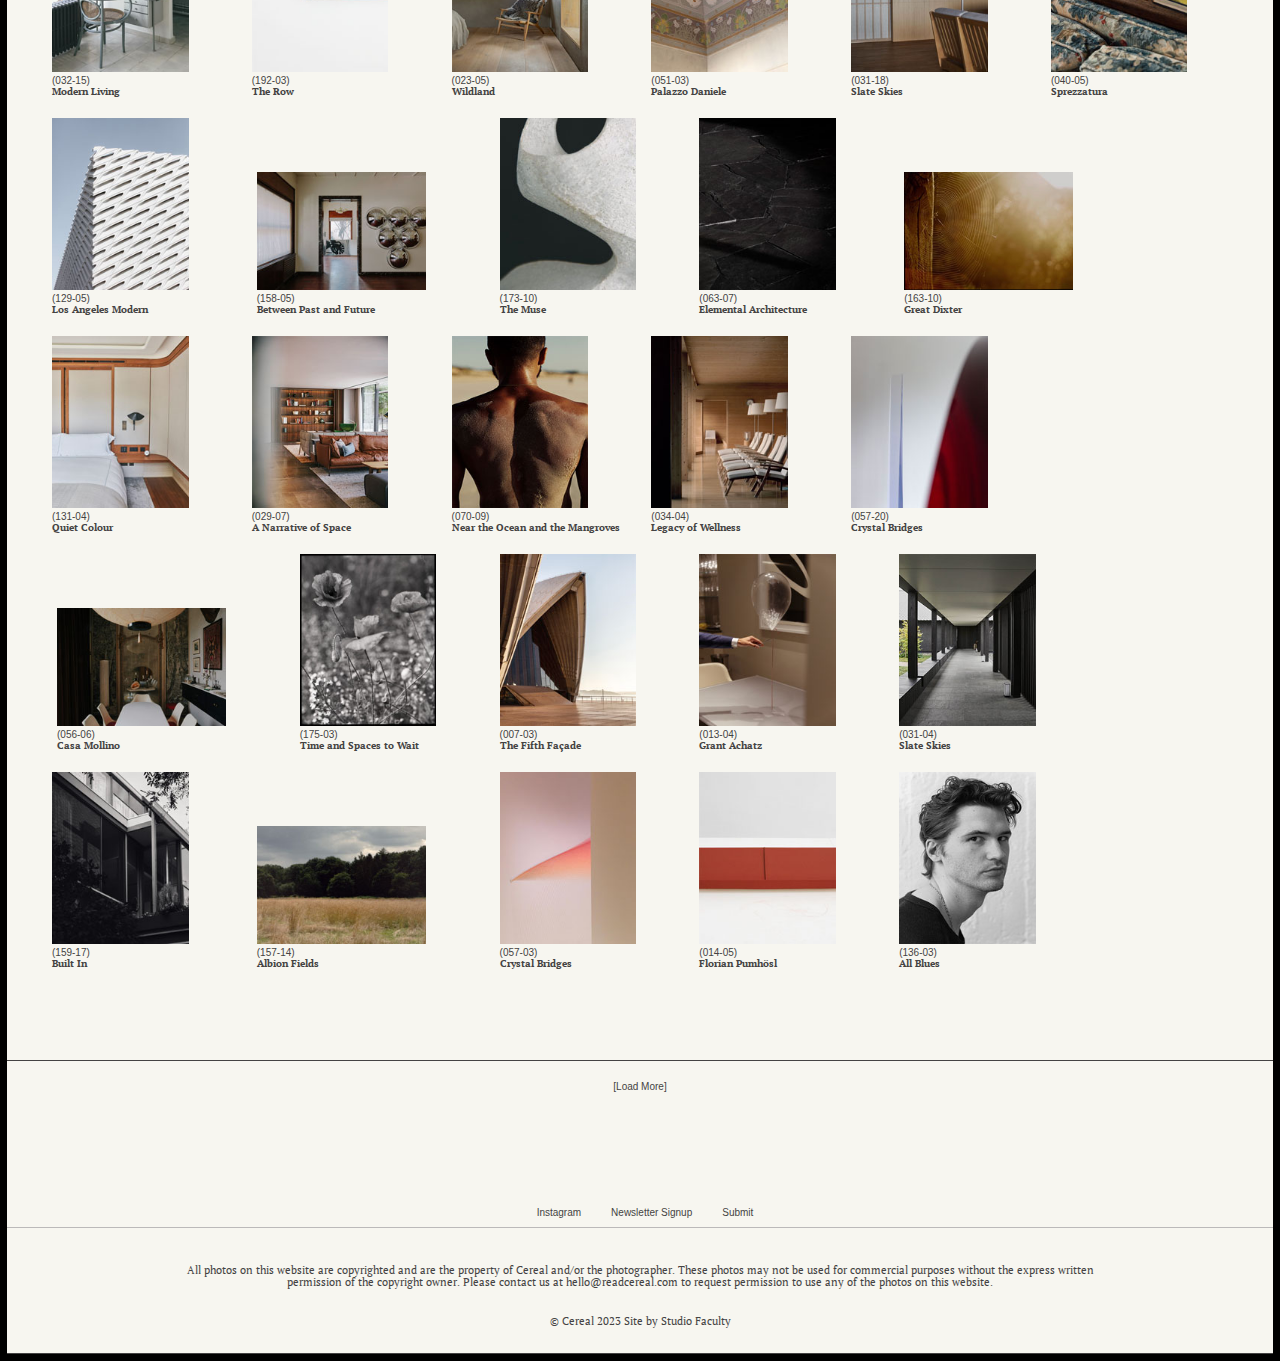
==== commit 42e2ef07: "footer" ====
--- a/index.html
+++ b/index.html
@@ -662,7 +662,6 @@
             [Load More]
         </div>
         </article>
-        
         <article class="component_footer">    
             <div class="footer">
                     <ul class="footer_social">
@@ -677,7 +676,6 @@
                 
                 <p class="copyright">© Cereal 2023 Site by Studio Faculty</p> 
             </div>       
-        
         </article>    
  </body>
 </html>--- a/css/main.css
+++ b/css/main.css
@@ -14,6 +14,7 @@
   *, *:before, *:after {
     box-sizing: inherit;
     background-color: #F7F6F0;
+    
   }
 
 img { 
@@ -34,6 +35,7 @@
 h1 {
     font-family: 'Sofia Sans Condensed', sans-serif;
     font-size: x-large;
+    padding-left: 15px;
 }
 
 h2 {
@@ -55,7 +57,6 @@
 }
 
 .component {
-    border-bottom: 1px solid #444343;
     border-top: 1px solid #444343;
     padding-bottom: 15px;
 }
@@ -92,7 +93,7 @@
 }
 
 .listitem2 {
-    padding: 10px 700px 0px 0px;
+    padding: 10px 550px 0px 0px;
 }
 
 .navbar_left {
@@ -101,6 +102,7 @@
     font-family:Arial, Helvetica, sans-serif;
     font-weight: lighter;
     color: #444343;
+    padding-left: 50px;
 }
 
 /** .home-page 
@@ -116,6 +118,7 @@
     display: inline-block;
     list-style-type: none;
     padding-top: 10px;
+    align-items: center;
 }
 .nav-section {
     display: flex;
@@ -126,6 +129,7 @@
     color: #444343;
     font-size: x-small;
     font-weight: bolder;
+    padding: 8px;
 }
 /** not sure if I need
 .navbar_left .active {
@@ -212,6 +216,7 @@
     align-items: center;
     border-top: 1px solid #444343;
     padding: 20px;
+    padding-bottom: 90px;
     margin-top: 50px;
 }
 
@@ -225,18 +230,21 @@
     font-family:Arial, Helvetica, sans-serif;
     font-weight: lighter;
     color: #444343;
-    border-bottom: .5px solid #444343;
+    border-bottom: .5px solid #bbb9b9;
     justify-content: center;
 }
 
 .copyright_bottom {
     justify-content: center;
+    align-items: center;
 }
 .copyright {
     display: flex;
     justify-content: center;
-    font-family: 'PT Serif', serif;
-    font-size: 8px;
+    align-items: center;
+    text-align: center;
+    font-family: 'PT Serif', serif;
+    font-size: 11px;
     font-weight: lighter;
     color: #444343;
     padding-top: 15px;
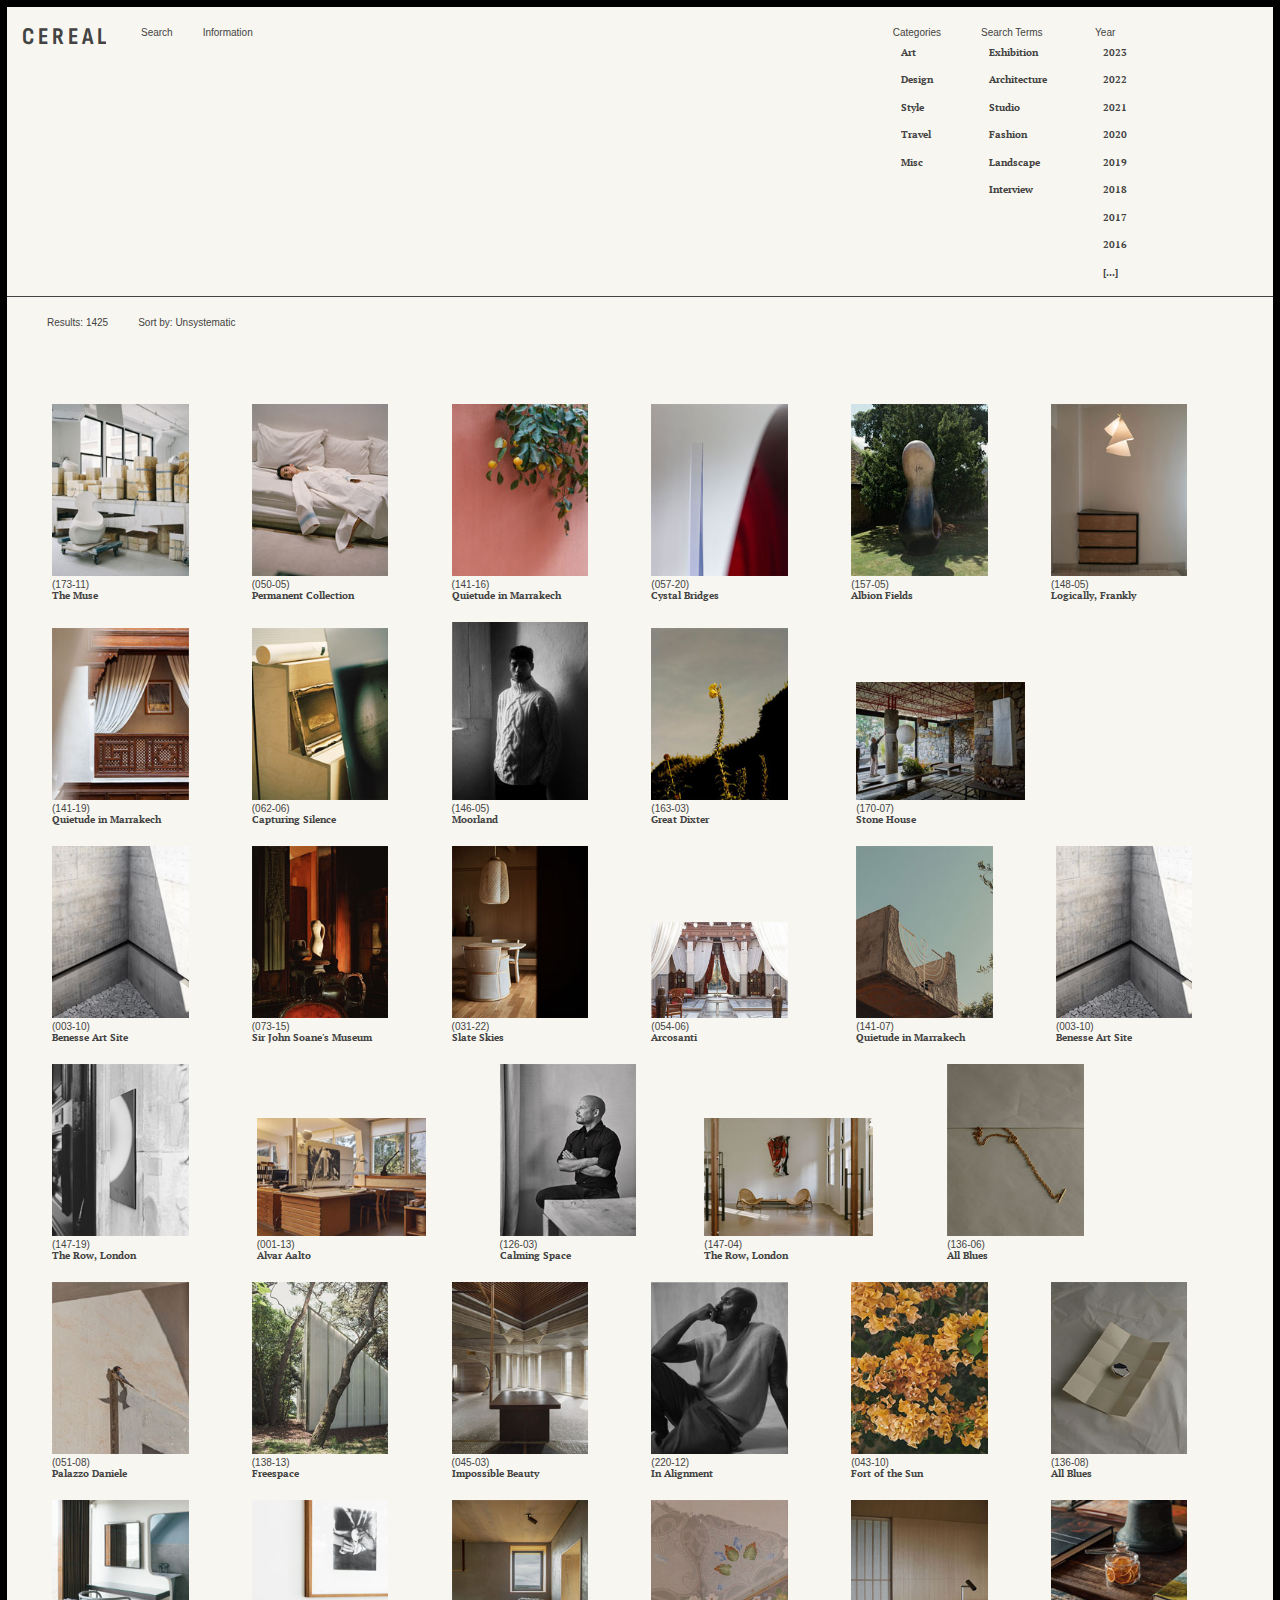
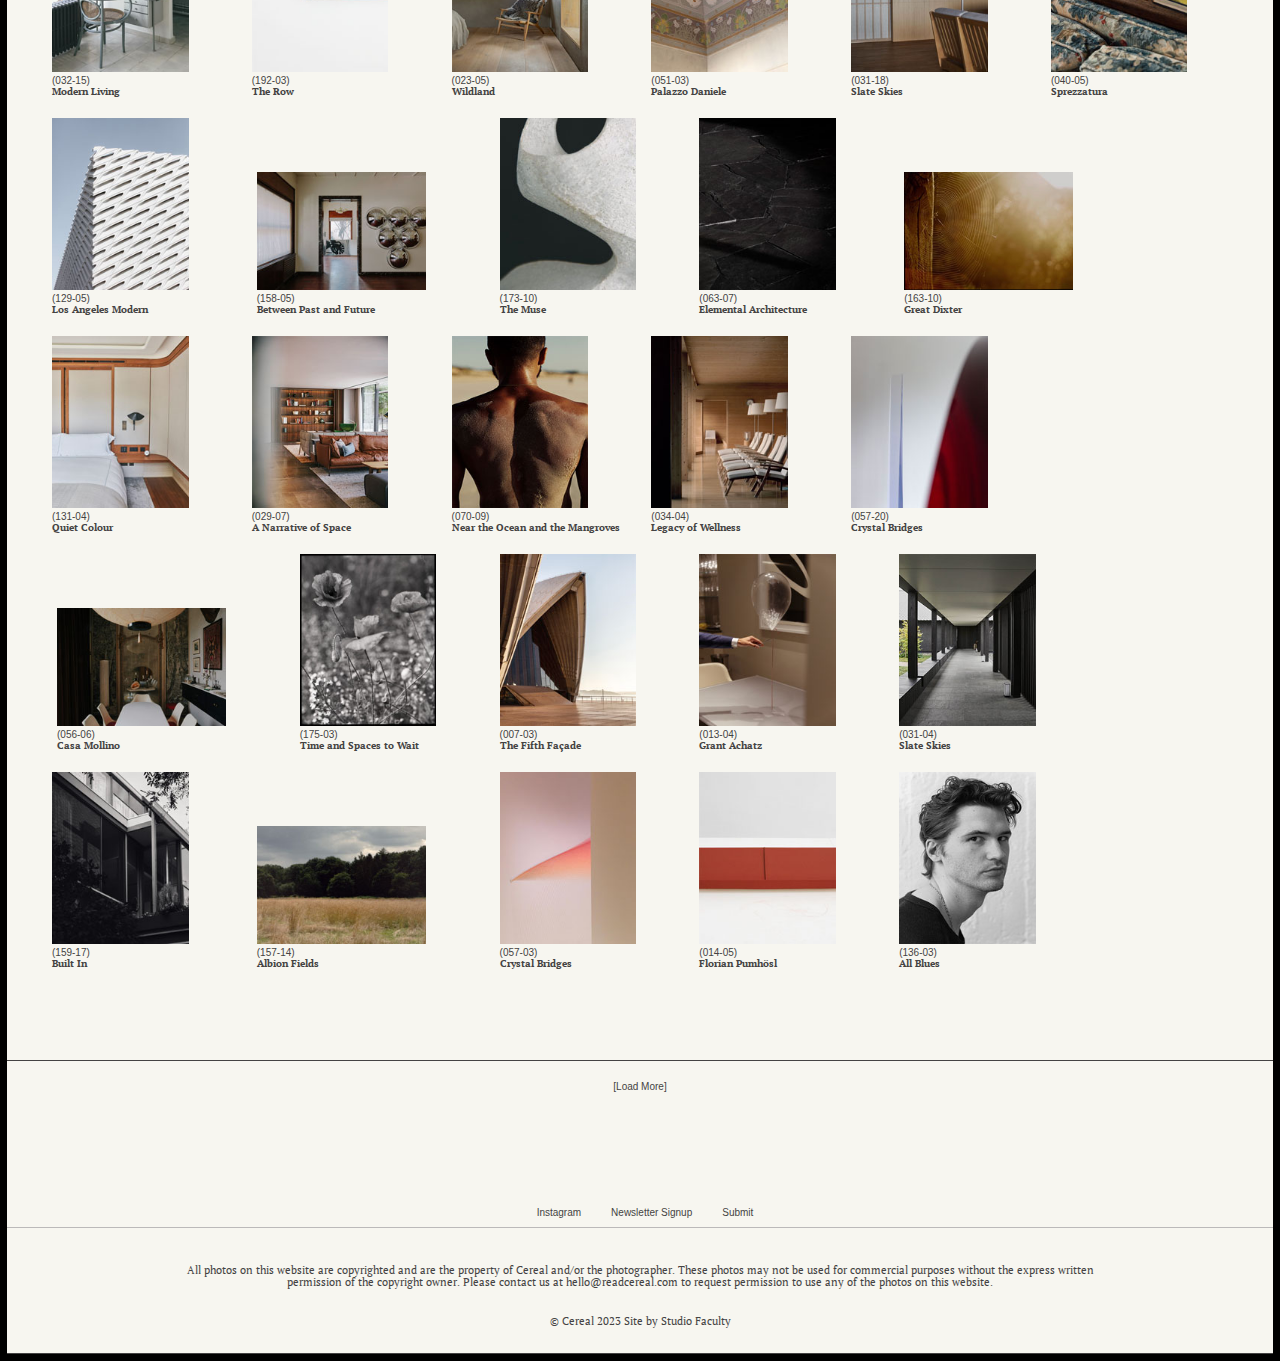
==== commit 64ed4ec5: "removed border" ====
--- a/index.html
+++ b/index.html
@@ -65,7 +65,7 @@
         <div class="image-grid">
              <div class="image_grid-body">
                 <div class="component_imgtall">
-                    <div class="active"><a href="#"><img src="components/img/image1.jpg " alt="photo series"></a></div>
+                    <img src="components/img/image1.jpg " alt="photo series">
                     <div class="component__code-title">
                     (173-11)<br>
                     </div>
@@ -76,7 +76,7 @@
             </div>
             <div class="image_grid-body">
                 <div class="component_imgtall">
-                    <img src="components/img/image2.jpg" alt="photo series">
+                   <img src="components/img/image2.jpg" alt="photo series">
                     <div class="component__code-title">
                     (050-05)<br>
                     </div>
--- a/css/main.css
+++ b/css/main.css
@@ -93,7 +93,7 @@
 }
 
 .listitem2 {
-    padding: 10px 550px 0px 0px;
+    padding: 10px 600px 0px 0px;
 }
 
 .navbar_left {
@@ -102,7 +102,7 @@
     font-family:Arial, Helvetica, sans-serif;
     font-weight: lighter;
     color: #444343;
-    padding-left: 50px;
+    padding-left: 35px;
 }
 
 /** .home-page 
@@ -159,6 +159,10 @@
 }
 **/
 
+a:hover .component_imgtall{
+    border-image-repeat: 1px solid black;
+  }
+
 .image-list {
     list-style-type: none;
     display: flex;
@@ -166,7 +170,7 @@
 }
 
 .containter {
-    display: grid;
+display: grid;
   grid-template-columns: repeat(auto-fit, minmax(300px, 1fr));
   padding: 0;
   margin-top: 10px;
@@ -184,9 +188,6 @@
     margin-right: 30px;
 }
 
-a:hover {
-    border: 1px solid black;
-  }
 
 .component_imgtall {
     max-width: 182px;
